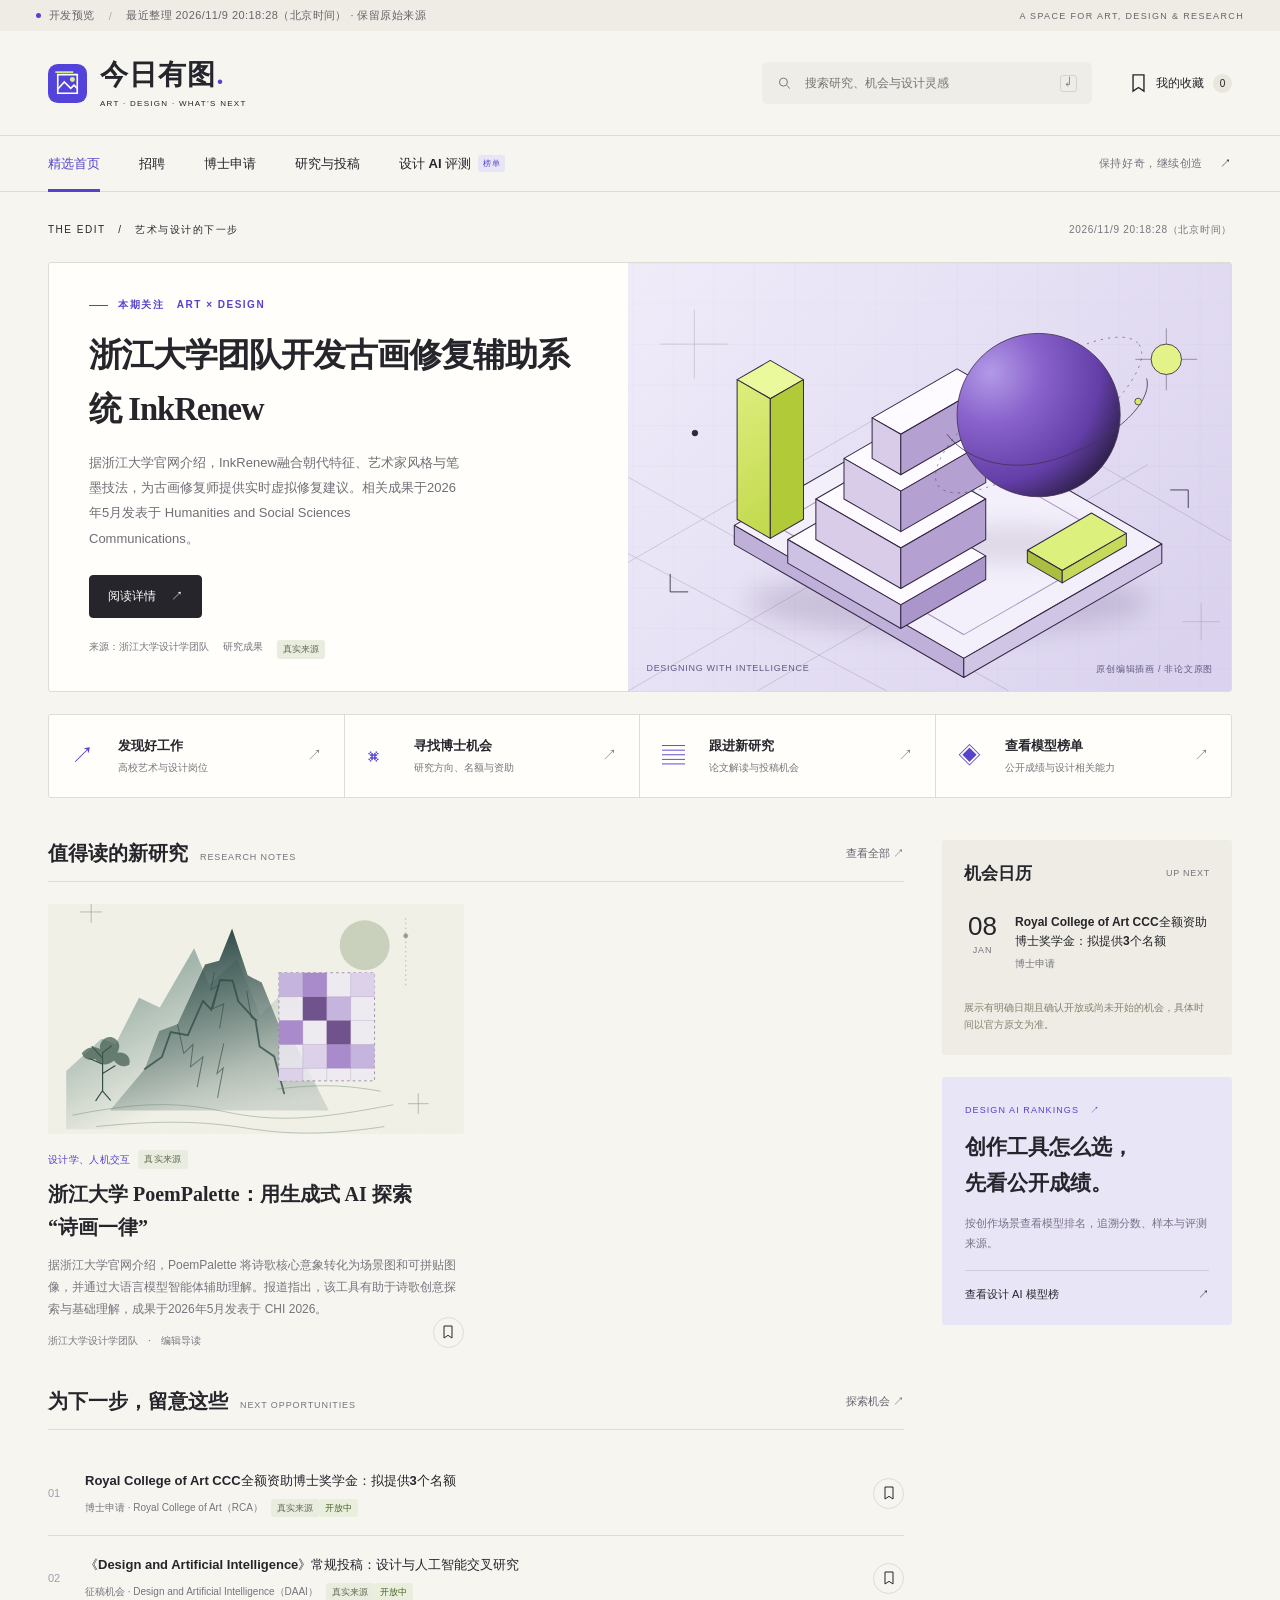
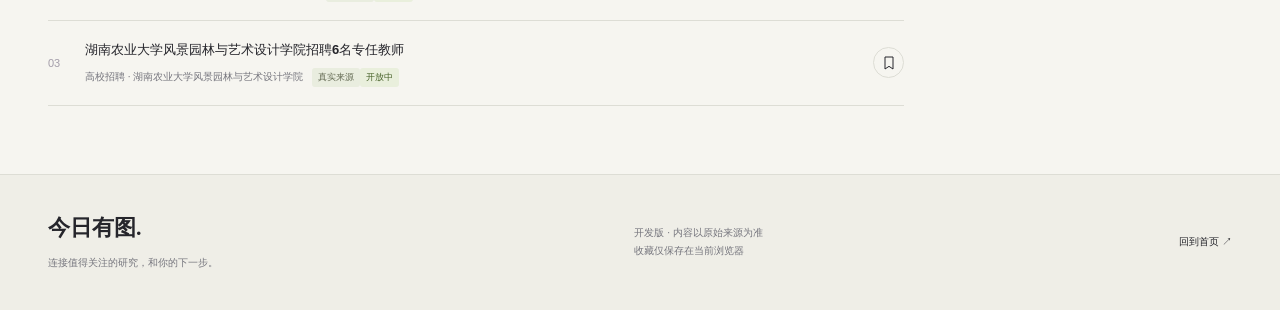
==== public/index.html @ 66bc343c "Publish release-b029856765b5abce" ====
<!doctype html>
<html lang="zh-CN">
<head>
  <meta charset="UTF-8">
  <meta name="viewport" content="width=device-width, initial-scale=1">
  <meta name="theme-color" content="#f6f5f0">
  <meta name="description" content="今日有图：连接艺术与设计的研究、职业机会和 AI 实践。">
  <title>今日有图 — 艺术与设计的下一步</title>
  <link rel="icon" href="assets/mark.svg" type="image/svg+xml">
  <link rel="stylesheet" href="styles.css">
  <script src="data/jobs.js" defer></script>
  <script src="data.js" defer></script>
  <script src="data/leaderboards.js" defer></script>
  <script src="data/site-meta.js" defer></script>
  <script src="app.js" defer></script>
</head>
<body>
  <a class="skip-link" href="#main">跳到内容</a>
  <div class="preview-bar"><span class="preview-dot"></span> 开发预览 <span class="preview-divider">/</span> <span id="release-label">真实来源与示例内容已分别标注</span><span class="preview-right">A SPACE FOR ART, DESIGN & RESEARCH</span></div>
  <header class="site-header">
    <div class="masthead wrap">
      <a class="brand" href="#/home" aria-label="今日有图首页"><img src="assets/mark.svg" width="39" height="39" alt=""><span><strong>今日有图<span class="brand-period">.</span></strong><small>ART · DESIGN · WHAT’S NEXT</small></span></a>
      <form id="global-search" class="global-search" role="search"><svg width="18" height="18" viewBox="0 0 24 24" fill="none" stroke="currentColor" stroke-width="1.6" aria-hidden="true"><circle cx="10.5" cy="10.5" r="6.5"/><path d="m16 16 5 5"/></svg><input id="search-input" type="search" placeholder="搜索研究、机会与设计灵感" aria-label="全站搜索"><kbd>↵</kbd></form>
      <a href="#/saved" class="saved-link"><svg width="17" height="20" viewBox="0 0 18 22" fill="none" stroke="currentColor" stroke-width="1.5" aria-hidden="true"><path d="M3 2h12v18l-6-4-6 4z"/></svg><span>我的收藏</span><b id="saved-count">0</b></a>
    </div>
    <div class="nav-line"><div class="wrap nav-inner"><nav aria-label="主导航"><a data-route="home" href="#/home">精选首页</a><a data-route="jobs" href="#/jobs">招聘</a><a data-route="phd" href="#/phd">博士申请</a><a data-route="research" href="#/research">研究与投稿</a><a data-route="ai" href="#/ai">设计 AI 评测 <span class="nav-beta">榜单</span></a></nav><span class="nav-caption">保持好奇，继续创造 <span>↗</span></span></div></div>
  </header>
  <main id="main" class="wrap" tabindex="-1"></main>
  <footer class="site-footer"><div class="wrap footer-inner"><div><strong>今日有图.</strong><span>连接值得关注的研究，和你的下一步。</span></div><p>开发版 · 内容以原始来源为准<br>收藏仅保存在当前浏览器</p><a href="#/home">回到首页 ↗</a></div></footer>
  <dialog id="detail-dialog" aria-labelledby="detail-title"><button class="dialog-close" aria-label="关闭详情">×</button><div id="detail-content"></div></dialog>
  <div id="toast" role="status" aria-live="polite"></div>
</body>
</html>
---- public/styles.css ----
:root{--paper:#f6f5f0;--surface:#fffefa;--ink:#25252b;--muted:#75757d;--line:#ddddd5;--purple:#5543ce;--lavender:#e8e5f6;--lime:#d7ef95;--serif:'Noto Serif SC','Songti SC','STSong',serif;--sans:Inter,-apple-system,BlinkMacSystemFont,'PingFang SC','Microsoft YaHei',sans-serif}
*{box-sizing:border-box}body{margin:0;background:var(--paper);color:var(--ink);font-family:var(--sans);font-size:14px;-webkit-font-smoothing:antialiased}button,input,select{font:inherit}button,a,input,select{outline-offset:5px}button{cursor:pointer}a{color:inherit;text-decoration:none}button{color:inherit}svg,img{display:block}img{max-width:100%}button:focus-visible,a:focus-visible,input:focus-visible,select:focus-visible{outline:2px solid var(--purple)}button:disabled{opacity:.45;cursor:default}.wrap{width:min(1280px,calc(100% - 96px));margin-inline:auto}.preview-bar{height:31px;display:flex;align-items:center;gap:8px;padding:0 36px;background:#eeece5;font-size:11px;color:#66646b;letter-spacing:.04em}.preview-dot{height:5px;width:5px;border-radius:50%;background:var(--purple)}.preview-divider{color:#b1ada6;margin:0 6px}.preview-right{margin-left:auto;letter-spacing:.15em;font-size:9px}.site-header{background:var(--paper)}.masthead{height:104px;display:flex;align-items:center;gap:38px}.brand{display:flex;align-items:center;gap:13px;flex-shrink:0}.brand strong{display:block;font-family:var(--serif);font-size:28px;font-weight:700;letter-spacing:.04em;line-height:1.2}.brand-period{color:var(--purple)}.brand small{display:block;margin-top:8px;font-size:8px;letter-spacing:.16em}.global-search{margin-left:auto;width:330px;display:flex;align-items:center;gap:11px;background:#eeede7;padding:12px 15px;border-radius:6px;color:#777}.global-search input{width:100%;min-width:0;border:0;outline:0;background:transparent;font-size:12px}.global-search kbd{font-family:inherit;font-size:13px;border:1px solid #d5d3ca;border-radius:3px;padding:0 4px}.saved-link{display:flex;align-items:center;gap:9px;font-size:12px}.saved-link b{font-size:10px;font-weight:500;background:#e8e6dd;border-radius:50%;min-width:19px;line-height:19px;text-align:center}.nav-line{border-block:1px solid var(--line)}.nav-inner{display:flex;align-items:center;justify-content:space-between}.nav-inner nav{display:flex;align-items:center;gap:39px;height:55px;white-space:nowrap}.nav-inner nav>a{display:flex;align-items:center;gap:7px;height:100%;position:relative;font-size:13px;font-weight:550}.nav-inner nav>a.active{color:var(--purple)}.nav-inner nav>a.active:after{position:absolute;bottom:-1px;height:3px;content:'';background:var(--purple);left:0;right:0}.nav-beta{font-size:8px;letter-spacing:.06em;background:var(--lavender);color:var(--purple);padding:3px 5px;border-radius:3px}.nav-caption{font-size:11px;color:var(--muted);letter-spacing:.05em}.nav-caption span{margin-left:14px;color:var(--ink)}#main{min-height:65vh;padding-bottom:68px;outline:none}.edition-line{display:flex;justify-content:space-between;align-items:center;margin:31px 0 25px;font-size:10px;letter-spacing:.15em;color:var(--muted)}.edition-line b{color:var(--ink);font-weight:500}.edition-line .date{letter-spacing:.07em}.hero{display:grid;grid-template-columns:1fr 1.04fr;gap:0;border:1px solid var(--line);border-radius:3px;overflow:hidden;min-height:370px;background:var(--surface)}.hero-copy{padding:35px 40px 32px;display:flex;flex-direction:column;align-items:flex-start}.eyebrow{font-size:10px;letter-spacing:.15em;display:flex;align-items:center;gap:10px;color:var(--purple);font-weight:600}.eyebrow:before{content:'';width:19px;height:1px;background:currentColor}.hero h1{font-family:var(--serif);font-size:clamp(25px,2.55vw,38px);font-weight:600;line-height:1.65;letter-spacing:-.03em;margin:17px 0 13px}.hero p{font-size:13px;color:#6f6e75;line-height:1.95;max-width:370px;margin:0 0 24px}.hero-art{position:relative;min-height:350px;background:var(--lavender);overflow:hidden}.hero-art>img{width:100%;height:100%;object-fit:cover;position:absolute;inset:0;transition:transform .6s}.hero-art:hover>img{transform:scale(1.025)}.art-caption{position:absolute;bottom:15px;left:18px;right:18px;display:flex;justify-content:space-between;font-size:9px;color:#625983;letter-spacing:.08em}.button{display:inline-flex;align-items:center;justify-content:center;gap:15px;border:1px solid var(--ink);background:var(--ink);color:white;padding:12px 18px;border-radius:4px;font-size:12px;font-weight:550;transition:background .2s,transform .2s}.button:hover{background:#45424e;transform:translateY(-1px)}.button.secondary{background:transparent;color:var(--ink);border-color:var(--line)}.button.secondary:hover{background:#ebe9e1}.button.purple{background:var(--purple);border-color:var(--purple)}.hero-meta{display:flex;gap:14px;margin-top:auto;padding-top:22px;color:var(--muted);font-size:10px}.quick-links{display:grid;grid-template-columns:repeat(4,1fr);border:1px solid var(--line);border-radius:3px;margin:22px 0 42px;background:var(--surface)}.quick-link{padding:22px 22px;display:flex;align-items:center;gap:14px;border-right:1px solid var(--line);transition:background .2s}.quick-link:last-child{border:0}.quick-link:hover{background:#efedf8}.quick-icon{color:var(--purple);font-size:23px;font-weight:300;width:33px}.quick-link strong{display:block;font-size:13px;font-weight:600}.quick-link small{display:block;font-size:10px;color:var(--muted);margin-top:6px}.quick-link .arrow{margin-left:auto;color:#85838b;font-size:15px}.home-columns{display:grid;grid-template-columns:minmax(0,1fr) 290px;gap:38px}.section-title{display:flex;justify-content:space-between;align-items:center;gap:15px;margin-bottom:22px;padding-bottom:14px;border-bottom:1px solid var(--line)}.section-title h2{margin:0;font-size:20px;font-family:var(--serif);font-weight:600}.section-title .english{margin-left:12px;font-family:var(--sans);font-size:9px;color:var(--muted);font-weight:400;letter-spacing:.1em}.text-link{font-size:11px;color:#66636f}.text-link:hover{color:var(--purple)}.research-grid{display:grid;grid-template-columns:repeat(2,minmax(0,1fr));gap:25px}.article-card{min-width:0;position:relative}.article-image{display:block;aspect-ratio:1.8;background:#e8e5dc;overflow:hidden;margin-bottom:16px;border-radius:3px}.article-image img{height:100%;width:100%;object-fit:cover;transition:transform .4s}.article-image:hover img{transform:scale(1.03)}.article-label{display:flex;align-items:center;gap:8px;font-size:10px;color:var(--purple);margin-bottom:9px;letter-spacing:.03em}.article-card h3{font-family:var(--serif);font-weight:600;line-height:1.65;font-size:20px;margin:0 28px 10px 0}.article-card h3 a:hover{color:var(--purple)}.article-card p{font-size:12px;color:var(--muted);line-height:1.85;margin:0 0 13px}.article-meta{display:flex;align-items:center;gap:10px;flex-wrap:wrap;color:var(--muted);font-size:10px}.article-card .bookmark{position:absolute;right:0;bottom:0}.bookmark{border:1px solid var(--line);background:transparent;border-radius:50%;width:31px;height:31px;display:inline-flex;align-items:center;justify-content:center;padding:7px;flex-shrink:0}.bookmark:hover{background:var(--lavender)}.bookmark[aria-pressed=true]{background:var(--lavender);color:var(--purple);border-color:#c7bee9}.bookmark svg{width:12px;height:16px}.tag{display:inline-block;font-size:10px;line-height:1.3;border:1px solid var(--line);padding:5px 7px;border-radius:3px;color:#64616b}.badge{display:inline-block;font-size:9px;line-height:1.4;padding:3px 6px;border-radius:3px;white-space:nowrap}.badge.demo{color:#827449;background:#f1ebd9}.badge.source{color:#646b54;background:#e9eddf}.badge.archive{color:#77737e;background:#eeecef}.deadline-box{background:#eeece4;border-radius:3px;padding:22px}.rail-heading{display:flex;align-items:center;justify-content:space-between;gap:8px;margin-bottom:8px}.rail-heading h2{font-size:17px;font-family:var(--serif);font-weight:600;margin:0}.rail-heading .label{font-size:9px;letter-spacing:.08em;color:var(--muted)}.deadline-entry{display:flex;align-items:flex-start;gap:14px;padding:20px 0;border-bottom:1px solid #d9d7cc}.deadline-entry:last-of-type{border:0}.date-tile{flex-shrink:0;width:37px;text-align:center}.date-tile strong{font-size:26px;font-weight:500;line-height:1}.date-tile small{display:block;font-size:9px;margin-top:6px;color:var(--muted);letter-spacing:.1em}.deadline-entry h3{font-size:12px;line-height:1.6;font-weight:550;margin:0 0 6px}.deadline-entry p{font-size:10px;margin:0;color:var(--muted)}.rail-note{font-size:10px;line-height:1.7;color:#878272;margin:8px 0 0}.lab-promo{margin-top:22px;background:var(--lavender);padding:23px;border-radius:3px}.lab-promo .label{color:var(--purple);font-size:9px;letter-spacing:.12em}.lab-promo h3{font-family:var(--serif);line-height:1.7;font-size:21px;margin:13px 0}.lab-promo p{font-size:11px;color:#797189;line-height:1.8}.lab-promo a{display:flex;justify-content:space-between;padding-top:16px;margin-top:16px;border-top:1px solid #d0cbe1;font-size:11px}.latest-section{margin-top:40px}.compact-list{display:flex;flex-direction:column}.compact-row{display:flex;align-items:center;gap:15px;padding:18px 0;border-bottom:1px solid var(--line)}.compact-row .number{font-size:11px;min-width:22px;color:#a39da9;font-variant-numeric:tabular-nums}.compact-row h3{font-size:13px;font-weight:550;margin:0 0 7px;line-height:1.7}.compact-row p{font-size:10px;color:var(--muted);margin:0}.compact-row .bookmark{margin-left:auto}.page-heading{padding:38px 0 27px;display:flex;justify-content:space-between;gap:20px;align-items:flex-end}.kicker{font-size:9px;letter-spacing:.16em;color:var(--purple);text-transform:uppercase;margin-bottom:12px}.page-heading h1{font-family:var(--serif);font-size:34px;letter-spacing:.01em;margin:0 0 13px;font-weight:600}.page-heading p{font-size:12px;line-height:1.9;color:var(--muted);margin:0}.heading-stat{font-size:11px;color:var(--muted);text-align:right;white-space:nowrap}.heading-stat strong{font-size:34px;font-weight:400;display:block;color:var(--ink);margin-bottom:7px;font-variant-numeric:tabular-nums}.notice{padding:13px 16px;border:1px solid #ddd9c9;background:#f1eee3;font-size:11px;line-height:1.8;color:#7a725c;border-radius:3px;margin-bottom:23px;display:flex;gap:9px;align-items:flex-start}.notice .dot{width:5px;height:5px;border-radius:50%;background:#b3a56a;margin-top:7px;flex-shrink:0}.filter-bar{display:flex;align-items:center;gap:12px;flex-wrap:wrap;padding:18px;background:var(--surface);border:1px solid var(--line);border-radius:4px;margin-bottom:20px}.filter-bar input,.filter-bar select{padding:10px 13px;background:var(--paper);border:1px solid var(--line);border-radius:3px;font-size:12px;min-width:145px;height:39px}.filter-bar input{flex:1;min-width:210px}.reset-button{border:0;background:transparent;font-size:11px;color:var(--muted);padding:10px}.result-line{display:flex;justify-content:space-between;align-items:center;font-size:11px;color:var(--muted);margin:21px 0 15px}.result-line b{color:var(--ink)}.result-line select{border:0;background:transparent;font-size:11px;color:var(--muted)}.table-container{overflow-x:auto;border:1px solid var(--line);border-radius:3px;background:var(--surface)}table{width:100%;border-collapse:collapse;text-align:left;min-width:850px}th{padding:14px 19px;font-size:10px;font-weight:500;color:var(--muted);background:#eeede7;letter-spacing:.04em}td{padding:20px 19px;border-top:1px solid var(--line);font-size:11px;line-height:1.8}td:first-child{max-width:320px}td strong{font-size:13px;display:block;margin-bottom:4px}td small{color:var(--muted);font-size:10px;display:block}.table-title{background:none;border:none;text-align:left;padding:0;line-height:1.7;max-width:320px;font-size:11px;color:#6e6b78}.table-title:hover,td strong a:hover{color:var(--purple)}.job-state{font-size:10px;white-space:nowrap;color:#81716a}.job-state.future{color:#6c7153}.row-actions{display:flex;align-items:center;gap:13px}.pagination{display:flex;align-items:center;justify-content:space-between;margin-top:22px;font-size:11px;color:var(--muted)}.pagination>div{display:flex;gap:8px;align-items:center}.page-button{padding:8px 13px;border:1px solid var(--line);background:var(--surface);border-radius:3px;font-size:11px}.page-button.current{color:white;background:var(--ink);border-color:var(--ink)}.opportunity-grid{display:grid;grid-template-columns:repeat(2,minmax(0,1fr));gap:20px}.opportunity-card{border:1px solid var(--line);background:var(--surface);border-radius:4px;padding:27px;display:flex;flex-direction:column;min-width:0;transition:border-color .2s,box-shadow .2s}.opportunity-card:hover{border-color:#b6adce;box-shadow:0 5px 20px #30234e07}.card-top{display:flex;align-items:center;gap:8px;color:var(--muted);font-size:10px;margin-bottom:18px}.card-top .bookmark{margin-left:auto}.institution-icon{display:flex;align-items:center;justify-content:center;width:36px;height:36px;background:var(--lavender);color:var(--purple);font-family:var(--serif);font-size:18px;margin-right:4px;border-radius:3px}.opportunity-card h2{font-size:21px;font-family:var(--serif);font-weight:600;line-height:1.6;margin:0 0 12px}.opportunity-card p{font-size:12px;line-height:1.85;color:var(--muted);margin:0 0 19px}.card-facts{display:grid;grid-template-columns:1fr 1fr;gap:13px;padding:18px 0;border-top:1px solid var(--line);margin-top:auto}.card-facts dt{font-size:10px;color:var(--muted);margin-bottom:6px}.card-facts dd{font-size:12px;margin:0}.card-bottom{display:flex;align-items:center;gap:7px;margin-top:16px;flex-wrap:wrap}.card-bottom>a{margin-left:auto;font-size:11px;color:var(--purple);padding:6px 0}.tabs{display:flex;gap:30px;border-bottom:1px solid var(--line);margin-bottom:25px}.tabs a{padding:14px 0;font-size:13px;position:relative;color:var(--muted)}.tabs a.active{color:var(--purple);font-weight:600}.tabs a.active:after{content:'';position:absolute;height:2px;background:var(--purple);bottom:-1px;left:0;right:0}.tabs a span{font-size:10px;margin-left:8px;background:#e9e7e0;border-radius:10px;padding:2px 6px;font-weight:400}.research-full{grid-template-columns:repeat(3,minmax(0,1fr));gap:30px;margin-top:25px}.research-full .article-card{border-bottom:1px solid var(--line);padding-bottom:21px}.research-full .article-card .bookmark{bottom:17px}.research-full .article-card h3{font-size:19px}.research-full .article-image{aspect-ratio:1.5}.chip-row{display:flex;gap:8px;flex-wrap:wrap;margin-bottom:25px}.chip{font-size:11px;padding:9px 14px;border:1px solid var(--line);border-radius:25px;background:transparent}.chip.active{background:var(--ink);color:white;border-color:var(--ink)}.empty-state{border:1px dashed #d1cdc2;border-radius:4px;text-align:center;padding:65px 25px;margin:25px 0;color:var(--muted)}.empty-state .empty-icon{font-size:29px;color:var(--purple);margin-bottom:18px}.empty-state h2{font-family:var(--serif);color:var(--ink);font-size:22px}.empty-state p{font-size:12px;line-height:1.9}.empty-state .button{margin-top:15px}.site-footer{border-top:1px solid var(--line);background:#efeee7}.footer-inner{display:flex;justify-content:space-between;align-items:center;gap:25px;min-height:135px}.footer-inner strong{font-family:var(--serif);font-size:22px;display:block;margin-bottom:10px}.footer-inner span,.footer-inner p,.footer-inner a{font-size:10px;color:var(--muted);line-height:1.8}.footer-inner a{color:var(--ink)}dialog{width:min(760px,calc(100% - 30px));max-height:88vh;border:1px solid var(--line);border-radius:9px;padding:42px;background:var(--surface);color:var(--ink);box-shadow:0 20px 100px #15122725}dialog::backdrop{background:#28253066;backdrop-filter:blur(4px)}.dialog-close{position:absolute;right:17px;top:12px;border:0;background:transparent;font-size:29px;color:var(--muted);width:32px;height:32px}.detail-heading{display:flex;gap:9px;align-items:center;margin-bottom:18px;font-size:11px;color:var(--purple)}dialog h2{font-family:var(--serif);font-size:27px;line-height:1.6;margin:0 0 13px;font-weight:600}dialog .detail-summary{font-size:13px;line-height:1.9;color:var(--muted)}.detail-facts{display:grid;grid-template-columns:1fr 1fr;gap:20px;margin:24px 0;padding:23px;background:var(--paper);border-radius:4px}.detail-facts dt{font-size:10px;color:var(--muted);margin:0 0 7px}.detail-facts dd{font-size:12px;line-height:1.8;margin:0;overflow-wrap:anywhere}.detail-body{padding:4px 0}.detail-body p{font-size:13px;line-height:2;color:#5e5a65}.detail-actions{display:flex;gap:12px;flex-wrap:wrap;margin-top:24px}.detail-note{font-size:10px;color:var(--muted);line-height:1.8;margin-top:18px}.detail-actions .bookmark{width:auto;height:auto;border-radius:4px;padding:10px 15px;gap:8px;font-size:12px}#toast{position:fixed;bottom:28px;left:50%;transform:translate(-50%,15px);padding:13px 23px;background:#292630;color:#fff;border-radius:5px;font-size:12px;opacity:0;pointer-events:none;transition:.2s;z-index:9;max-width:90%;text-align:center}#toast.visible{opacity:1;transform:translate(-50%,0)}.skip-link{position:absolute;left:16px;top:-60px;padding:12px;background:var(--ink);color:white;z-index:20}.skip-link:focus{top:10px}
.plain-link{border:0;padding:0;background:none;color:inherit;font:inherit;text-align:left;cursor:pointer;line-height:inherit}.plain-link:hover{color:var(--purple)}.article-image.plain-link{width:100%;padding:0;background:#e8e5dc}.detail-link{margin-left:auto;font-size:11px;color:var(--purple);padding:6px 0}
@media(min-width:1500px){.hero h1{font-size:38px}.hero{min-height:400px}.hero-copy{padding:40px 45px}.hero p{font-size:14px}}
@media(max-width:1100px){.wrap{width:calc(100% - 60px)}.masthead{gap:20px}.nav-inner nav{gap:27px}.nav-caption{display:none}.hero-copy{padding:27px}.hero h1{font-size:28px}.home-columns{grid-template-columns:minmax(0,1fr) 255px;gap:25px}.quick-link{padding:19px 15px;gap:10px}.quick-icon{width:24px;font-size:20px}.research-grid{gap:20px}.article-card h3{font-size:18px}.global-search{width:280px}.research-full{grid-template-columns:repeat(2,minmax(0,1fr))}}
@media(max-width:800px){.wrap{width:calc(100% - 36px)}.preview-bar{padding:0 18px;font-size:9px}.preview-right{display:none}.masthead{height:88px;flex-wrap:wrap;gap:12px}.brand strong{font-size:24px}.brand small{font-size:7px}.brand img{width:32px;height:32px}.global-search{width:230px}.saved-link{margin-left:auto}.saved-link>span{display:none}.nav-inner nav{gap:27px;width:100%;overflow-x:auto;height:52px}.nav-inner nav>a{font-size:12px;flex-shrink:0}.hero{grid-template-columns:1fr 1fr;min-height:340px}.hero-copy{padding:24px}.hero h1{font-size:25px;line-height:1.7}.hero p{font-size:12px}.hero-art{min-height:340px}.hero-meta{font-size:9px;gap:8px}.quick-links{grid-template-columns:repeat(2,1fr);margin-bottom:30px}.quick-link:nth-child(2){border-right:0}.quick-link:nth-child(-n+2){border-bottom:1px solid var(--line)}.home-columns{grid-template-columns:1fr}.home-rail{display:grid;grid-template-columns:1fr 1fr;gap:20px}.lab-promo{margin:0}.opportunity-card{padding:22px}.opportunity-card h2{font-size:20px}.footer-inner{padding-block:28px}.filter-bar select{flex:1;min-width:120px}.page-heading h1{font-size:30px}.heading-stat strong{font-size:29px}}
@media(max-width:560px){.masthead{height:auto;padding-block:20px;gap:17px}.brand{order:0}.saved-link{order:1}.global-search{order:2;width:100%;margin:0}.nav-inner nav{gap:23px}.nav-beta{font-size:7px}.edition-line{font-size:8px;margin-top:24px;margin-bottom:18px;letter-spacing:.08em}.hero{display:flex;flex-direction:column-reverse}.hero-art{min-height:230px;max-height:230px}.hero-copy{padding:25px}.hero h1{font-size:28px;margin-top:14px}.hero p{max-width:100%;margin-bottom:18px}.hero-meta{padding-top:20px}.quick-link{padding:18px 12px;gap:7px}.quick-link strong{font-size:12px}.quick-link small{font-size:9px}.quick-icon{font-size:20px}.section-title h2{font-size:18px}.section-title .english{display:none}.research-grid{grid-template-columns:1fr;gap:27px}.article-image{aspect-ratio:1.85}.article-card h3{font-size:21px}.article-card p{font-size:12px}.home-rail{grid-template-columns:1fr}.page-heading{padding-top:28px;align-items:flex-start}.page-heading h1{font-size:28px}.heading-stat{font-size:9px}.heading-stat strong{font-size:27px}.notice{font-size:10px}.filter-bar{padding:13px;gap:9px}.filter-bar input{width:100%;min-width:100%;font-size:12px}.filter-bar select{font-size:11px;min-width:100px;padding:9px}.opportunity-grid{grid-template-columns:1fr}.opportunity-card{padding:23px}.tabs{gap:25px}.tabs a{font-size:12px}.research-full{grid-template-columns:1fr}.pagination{align-items:flex-start;gap:10px;flex-direction:column}.footer-inner{align-items:flex-start;flex-wrap:wrap}.footer-inner p{margin-left:auto}.footer-inner>a{display:none}dialog{padding:34px 23px;max-height:90vh}dialog h2{font-size:23px}.detail-facts{padding:17px;gap:15px}.detail-actions{gap:8px}.detail-actions .button{padding:10px 12px;font-size:11px}.compact-row h3{font-size:12px}.compact-row .number{min-width:16px}}
@media(prefers-reduced-motion:reduce){*{scroll-behavior:auto!important;transition:none!important}}

/* Public design-model leaderboards */
.leaderboard-page{min-width:0}.leaderboard-page .page-heading{padding-bottom:28px}.leaderboard-page .heading-stat{font-size:10px}.leaderboard-page .heading-stat strong{font-size:23px;letter-spacing:-.03em}.leaderboard-tabs{display:grid;grid-template-columns:repeat(3,minmax(0,1fr));gap:12px;margin:0 0 30px}.leaderboard-tab{display:grid;grid-template-columns:1fr auto;gap:9px 16px;padding:19px 22px;border:1px solid var(--line);border-radius:4px;background:var(--surface);transition:background .2s,border-color .2s}.leaderboard-tab small{grid-column:1 / -1;color:var(--muted);font-size:9px;letter-spacing:.12em}.leaderboard-tab strong{font-size:16px;font-weight:550;line-height:1.4}.leaderboard-tab>span{font-size:10px;color:var(--muted);align-self:center}.leaderboard-tab:hover{border-color:#bab1db}.leaderboard-tab.active{background:var(--lavender);border-color:#bfb4df;box-shadow:inset 0 3px var(--purple)}.leaderboard-tab.active strong,.leaderboard-tab.active small{color:var(--purple)}.leaderboard-grid{display:grid;grid-template-columns:minmax(0,1fr) 260px;gap:30px;align-items:start}.leaderboard-grid>*,.leaderboard-aside{min-width:0}.leaderboard-intro{position:relative;display:flex;flex-wrap:wrap;align-items:center;gap:10px 16px;padding-bottom:21px}.leaderboard-intro h2{font-family:var(--serif);font-size:25px;font-weight:600;line-height:1.5;margin:0}.leaderboard-intro p{flex-basis:100%;color:var(--muted);font-size:12px;line-height:1.9;margin:0;max-width:740px}.source-pill{display:inline-flex;align-items:center;gap:6px;background:#e9eddf;border-radius:3px;padding:5px 8px;color:#626a51;font-size:9px;white-space:nowrap}.source-pill:before{content:'';width:4px;height:4px;background:#879270;border-radius:50%}.leaderboard-toolbar,.leaderboard-toolbar.filter-bar{padding:13px;margin-bottom:17px;gap:10px}.leaderboard-toolbar .filter-bar{margin:0}.leaderboard-toolbar input{min-width:180px}.leaderboard-toolbar select{min-width:140px}.leaderboard-result{display:flex;align-items:center;justify-content:space-between;gap:14px;font-size:10px;color:var(--muted);line-height:1.7;margin:0 0 12px}.leaderboard-result b{color:var(--ink);font-weight:600}.leaderboard-scroll{width:100%;max-width:100%;overflow-x:auto;border:1px solid var(--line);border-radius:4px;background:var(--surface);scrollbar-color:#cac3df transparent;scrollbar-width:thin}.leaderboard-table{width:100%;min-width:700px;table-layout:auto}.leaderboard-table th{font-size:10px;white-space:nowrap;padding:13px 14px;background:#efeee8}.leaderboard-table td{padding:17px 14px;vertical-align:middle;font-size:11px;line-height:1.6}.leaderboard-table tbody tr:hover{background:#f3f0fa}.leaderboard-table .rank-cell{width:62px;text-align:center;padding-inline:10px;font-variant-numeric:tabular-nums}.rank-medal{display:inline-flex;align-items:center;justify-content:center;min-width:28px;height:28px;font-size:12px;color:#85818d;border-radius:4px}.rank-medal.top-rank{color:var(--purple);background:var(--lavender);font-weight:600}.leaderboard-table .model-cell{width:34%;min-width:190px;max-width:290px}.model-link{border:0;background:none;padding:0;color:var(--ink);font-family:var(--sans);font-size:13px;font-weight:550;line-height:1.6;text-align:left;overflow-wrap:anywhere;cursor:pointer}.model-link:hover{color:var(--purple)}.leaderboard-table .model-cell small{font-size:10px;line-height:1.6;color:var(--muted);margin-top:4px;overflow-wrap:anywhere}.leaderboard-table .score-cell{width:118px;min-width:100px;font-variant-numeric:tabular-nums}.score-cell strong{font-family:var(--sans);font-size:17px;line-height:1.2;font-weight:550;letter-spacing:-.02em;color:var(--purple);margin:0 0 8px}.score-bar{display:block;height:3px;background:#eae7f1;max-width:90px;border-radius:3px;overflow:hidden}.score-bar i{display:block;height:100%;background:#9a8bdd;border-radius:3px}.leaderboard-table .confidence-cell{font-variant-numeric:tabular-nums;color:#827c8b;white-space:nowrap;font-size:10px}.leaderboard-table .samples-cell{font-variant-numeric:tabular-nums;white-space:nowrap;color:#66616f}.leaderboard-table .source-cell{white-space:nowrap;font-size:10px}.source-cell a{color:var(--purple)}.source-cell a:hover{text-decoration:underline}.leaderboard-footnote{margin:13px 0 0;color:var(--muted);font-size:10px;line-height:1.9}.leaderboard-aside{display:flex;flex-direction:column;gap:18px}.source-card{padding:23px;border:1px solid #d6cee9;border-radius:4px;background:#eeebf7}.source-card .kicker{font-size:8px;margin-bottom:14px}.source-card h3{font-size:17px;line-height:1.6;margin:0 0 10px;font-weight:550;overflow-wrap:anywhere}.source-card p{font-size:11px;color:#756d83;line-height:1.9;margin:0 0 18px}.source-facts{margin:0 0 19px;padding-block:15px;border-block:1px solid #d7d0e6}.source-facts>div{margin-bottom:14px}.source-facts>div:last-child{margin-bottom:0}.source-facts dt{font-size:9px;color:#857c92;margin-bottom:5px}.source-facts dd{font-size:11px;line-height:1.7;margin:0;overflow-wrap:anywhere}.source-card>.text-link{display:block;font-size:11px;color:var(--purple);line-height:1.8}.source-card>.text-link:hover{text-decoration:underline}.reading-card{padding:22px;border:1px solid var(--line);border-radius:4px;background:var(--surface)}.reading-card h3{margin:0 0 14px;font-size:13px;font-weight:550}.reading-card ul{margin:0;padding-left:15px}.reading-card li{font-size:11px;line-height:1.85;color:var(--muted);padding-left:2px;margin-bottom:10px}.reading-card li:last-child{margin-bottom:0}.reading-card li::marker{color:#aaa0c6}.leaderboard-method{margin-top:29px;border-block:1px solid var(--line)}.leaderboard-method summary{padding:18px 0;font-size:12px;font-weight:500;line-height:1.8;cursor:pointer;color:#585160;outline-offset:5px}.leaderboard-method summary:focus-visible{outline:2px solid var(--purple)}.method-copy{padding:0 0 16px;max-width:900px}.method-copy p{font-size:11px;color:var(--muted);line-height:1.9;margin:0 0 11px}.method-copy a{color:var(--purple);text-decoration:underline;text-underline-offset:3px}.sr-only{position:absolute;width:1px;height:1px;padding:0;margin:-1px;overflow:hidden;clip:rect(0,0,0,0);white-space:nowrap;border:0}
@media(max-width:1100px){.leaderboard-grid{grid-template-columns:minmax(0,1fr) 235px;gap:22px}.leaderboard-tab{padding:17px}.source-card,.reading-card{padding:19px}}
@media(max-width:1000px){.leaderboard-grid{grid-template-columns:1fr;gap:25px}.leaderboard-aside{display:grid;grid-template-columns:repeat(2,minmax(0,1fr));gap:20px}.source-facts{display:grid;grid-template-columns:1fr 1fr;gap:15px}.source-facts>div{margin:0}.leaderboard-table{min-width:650px}.leaderboard-page .page-heading h1{font-size:30px}}
@media(max-width:560px){.leaderboard-page .page-heading{display:block;padding-bottom:23px}.leaderboard-page .page-heading h1{font-size:28px}.leaderboard-page .heading-stat{display:flex;align-items:center;gap:10px;flex-wrap:wrap;text-align:left;margin-top:15px;font-size:9px}.leaderboard-page .heading-stat strong{display:inline;font-size:14px;margin:0}.leaderboard-tabs{gap:7px;margin-bottom:24px}.leaderboard-tab{padding:14px 10px;grid-template-columns:1fr;gap:5px}.leaderboard-tab small{font-size:8px;letter-spacing:.06em;margin-bottom:3px}.leaderboard-tab strong{font-size:13px}.leaderboard-tab>span{font-size:9px}.leaderboard-intro{gap:9px 12px;padding-bottom:17px}.leaderboard-intro h2{font-size:22px}.leaderboard-intro p{font-size:11px}.source-pill{font-size:8px}.leaderboard-toolbar,.leaderboard-toolbar.filter-bar{padding:11px;gap:9px}.leaderboard-toolbar select{min-width:0;flex:1}.leaderboard-result{font-size:9px;gap:10px;align-items:flex-start}.leaderboard-result>span:last-child{text-align:right;max-width:60%}.leaderboard-table{min-width:0;table-layout:fixed}.leaderboard-table th{padding:12px 9px;font-size:9px}.leaderboard-table td{padding:15px 9px}.leaderboard-table .rank-cell{width:42px;padding-inline:5px}.rank-medal{min-width:25px;height:26px;font-size:11px}.leaderboard-table .model-cell{width:auto;min-width:0;max-width:none}.model-link{font-size:11px;line-height:1.7}.leaderboard-table .model-cell small{font-size:9px}.leaderboard-table .score-cell{width:73px;min-width:0}.score-cell strong{font-size:15px;margin-bottom:6px}.score-bar{max-width:51px}.leaderboard-table .confidence-cell,.leaderboard-table .samples-cell,.leaderboard-table .source-cell{display:none}.leaderboard-aside{grid-template-columns:1fr;gap:14px}.source-card,.reading-card{padding:20px}.source-facts{gap:17px}.leaderboard-footnote{font-size:9px}.leaderboard-method{margin-top:23px}.leaderboard-method summary{font-size:11px}.method-copy p{font-size:10px}}

/* Dynamic release metadata and long collected titles keep their available width. */
#release-label{min-width:0;overflow:hidden;text-overflow:ellipsis;white-space:nowrap}.hero-copy{min-width:0}.hero-copy h1{overflow-wrap:anywhere}.hero-meta{flex-wrap:wrap}.research-grid>.empty-state{grid-column:1/-1}.job-state.open{color:#466128;background:#e9efdc}.job-state.not_started{color:#5543ce;background:#e8e5f6}.job-state.closed{color:#795350;background:#f0e4e1}

.date-zone{display:block;margin-top:5px;font-size:10px;line-height:1.65;color:var(--muted)}.article-label,.detail-heading{flex-wrap:wrap}.badge.job-state{font-size:9px}
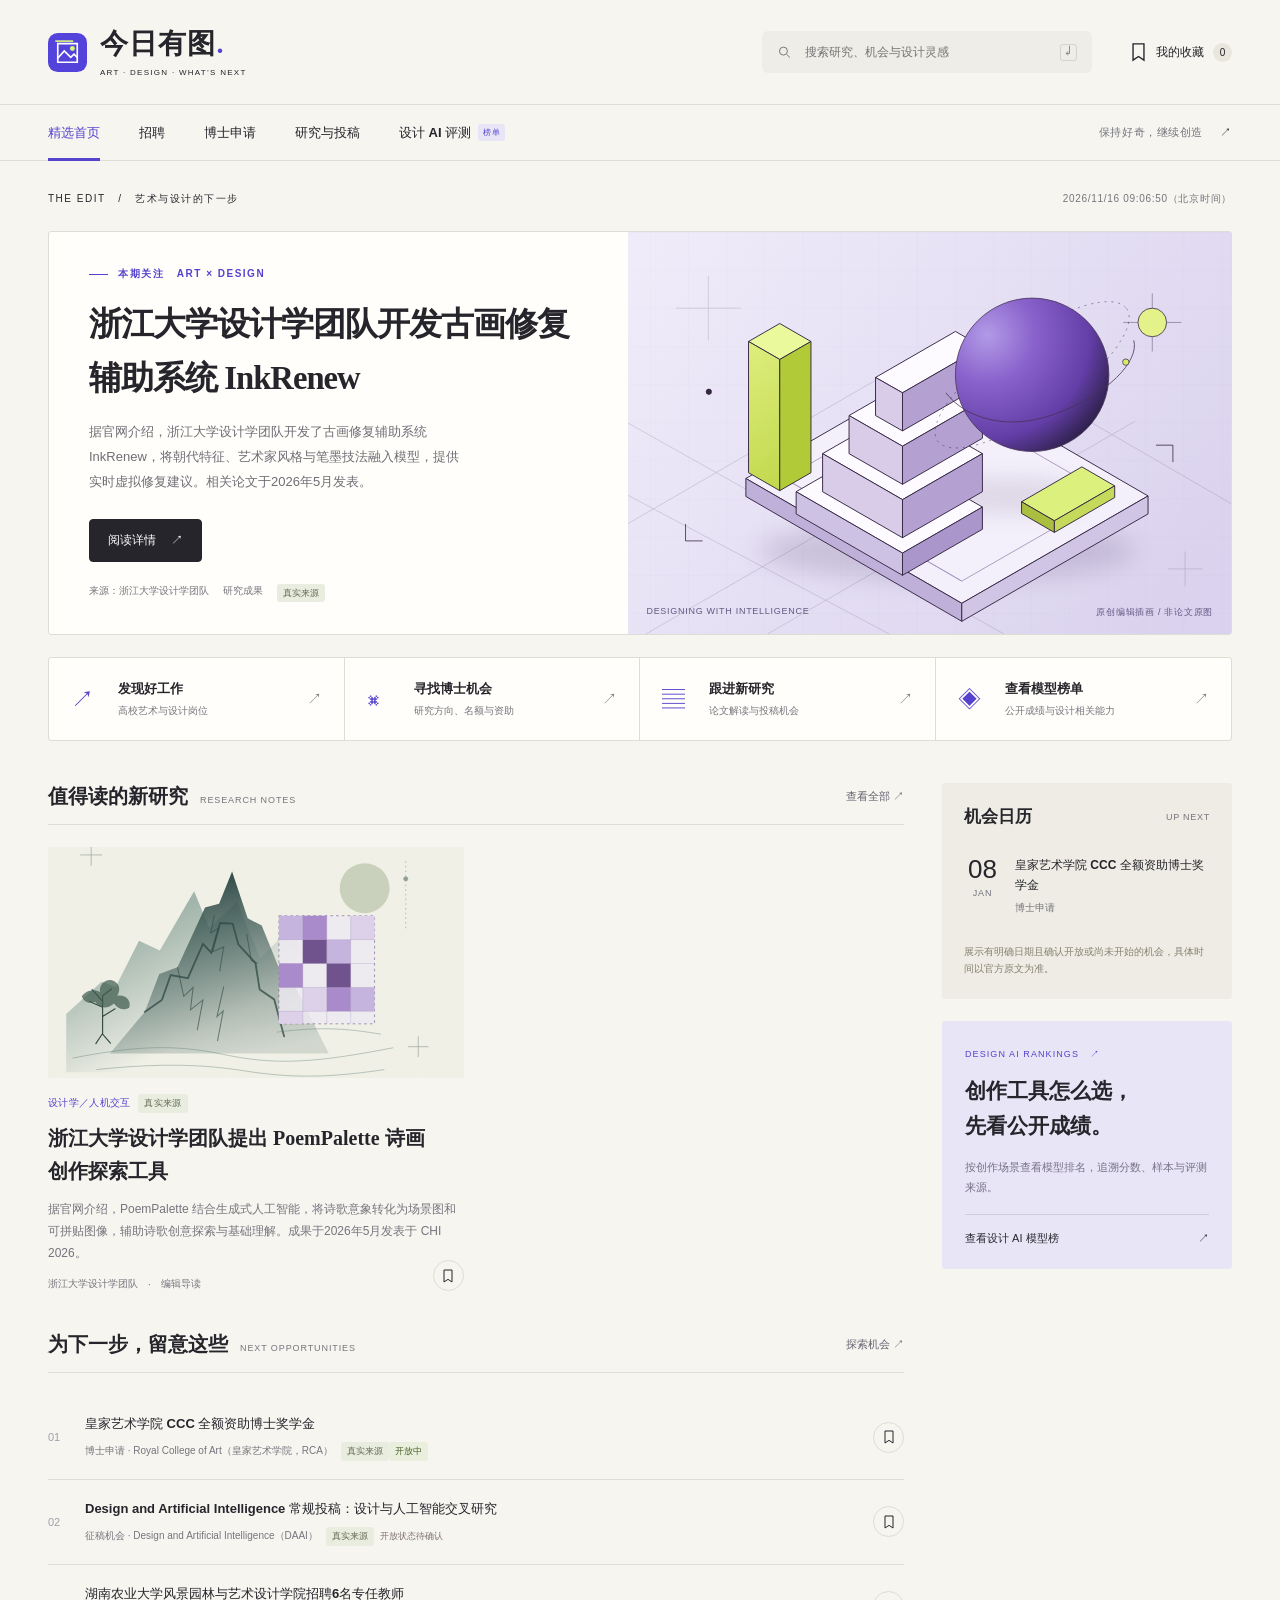
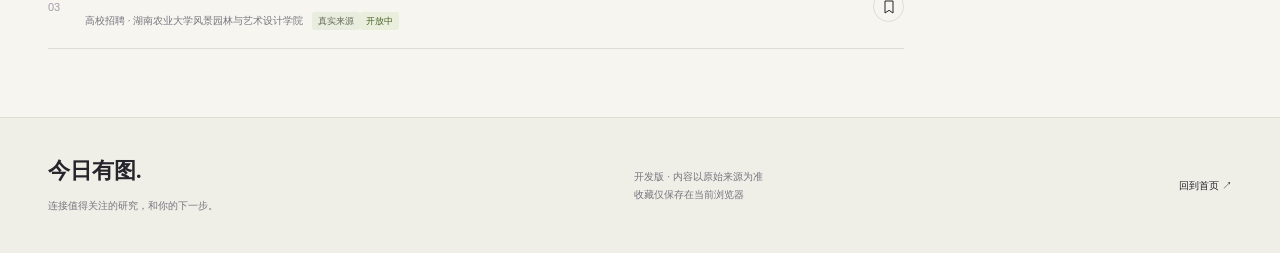
==== commit 8dbc2a65: "Publish release-116cab5934930598" ====
--- a/public/index.html
+++ b/public/index.html
@@ -16,7 +16,6 @@
 </head>
 <body>
   <a class="skip-link" href="#main">跳到内容</a>
-  <div class="preview-bar"><span class="preview-dot"></span> 开发预览 <span class="preview-divider">/</span> <span id="release-label">真实来源与示例内容已分别标注</span><span class="preview-right">A SPACE FOR ART, DESIGN & RESEARCH</span></div>
   <header class="site-header">
     <div class="masthead wrap">
       <a class="brand" href="#/home" aria-label="今日有图首页"><img src="assets/mark.svg" width="39" height="39" alt=""><span><strong>今日有图<span class="brand-period">.</span></strong><small>ART · DESIGN · WHAT’S NEXT</small></span></a>
--- a/public/styles.css
+++ b/public/styles.css
@@ -1,9 +1,9 @@
 :root{--paper:#f6f5f0;--surface:#fffefa;--ink:#25252b;--muted:#75757d;--line:#ddddd5;--purple:#5543ce;--lavender:#e8e5f6;--lime:#d7ef95;--serif:'Noto Serif SC','Songti SC','STSong',serif;--sans:Inter,-apple-system,BlinkMacSystemFont,'PingFang SC','Microsoft YaHei',sans-serif}
-*{box-sizing:border-box}body{margin:0;background:var(--paper);color:var(--ink);font-family:var(--sans);font-size:14px;-webkit-font-smoothing:antialiased}button,input,select{font:inherit}button,a,input,select{outline-offset:5px}button{cursor:pointer}a{color:inherit;text-decoration:none}button{color:inherit}svg,img{display:block}img{max-width:100%}button:focus-visible,a:focus-visible,input:focus-visible,select:focus-visible{outline:2px solid var(--purple)}button:disabled{opacity:.45;cursor:default}.wrap{width:min(1280px,calc(100% - 96px));margin-inline:auto}.preview-bar{height:31px;display:flex;align-items:center;gap:8px;padding:0 36px;background:#eeece5;font-size:11px;color:#66646b;letter-spacing:.04em}.preview-dot{height:5px;width:5px;border-radius:50%;background:var(--purple)}.preview-divider{color:#b1ada6;margin:0 6px}.preview-right{margin-left:auto;letter-spacing:.15em;font-size:9px}.site-header{background:var(--paper)}.masthead{height:104px;display:flex;align-items:center;gap:38px}.brand{display:flex;align-items:center;gap:13px;flex-shrink:0}.brand strong{display:block;font-family:var(--serif);font-size:28px;font-weight:700;letter-spacing:.04em;line-height:1.2}.brand-period{color:var(--purple)}.brand small{display:block;margin-top:8px;font-size:8px;letter-spacing:.16em}.global-search{margin-left:auto;width:330px;display:flex;align-items:center;gap:11px;background:#eeede7;padding:12px 15px;border-radius:6px;color:#777}.global-search input{width:100%;min-width:0;border:0;outline:0;background:transparent;font-size:12px}.global-search kbd{font-family:inherit;font-size:13px;border:1px solid #d5d3ca;border-radius:3px;padding:0 4px}.saved-link{display:flex;align-items:center;gap:9px;font-size:12px}.saved-link b{font-size:10px;font-weight:500;background:#e8e6dd;border-radius:50%;min-width:19px;line-height:19px;text-align:center}.nav-line{border-block:1px solid var(--line)}.nav-inner{display:flex;align-items:center;justify-content:space-between}.nav-inner nav{display:flex;align-items:center;gap:39px;height:55px;white-space:nowrap}.nav-inner nav>a{display:flex;align-items:center;gap:7px;height:100%;position:relative;font-size:13px;font-weight:550}.nav-inner nav>a.active{color:var(--purple)}.nav-inner nav>a.active:after{position:absolute;bottom:-1px;height:3px;content:'';background:var(--purple);left:0;right:0}.nav-beta{font-size:8px;letter-spacing:.06em;background:var(--lavender);color:var(--purple);padding:3px 5px;border-radius:3px}.nav-caption{font-size:11px;color:var(--muted);letter-spacing:.05em}.nav-caption span{margin-left:14px;color:var(--ink)}#main{min-height:65vh;padding-bottom:68px;outline:none}.edition-line{display:flex;justify-content:space-between;align-items:center;margin:31px 0 25px;font-size:10px;letter-spacing:.15em;color:var(--muted)}.edition-line b{color:var(--ink);font-weight:500}.edition-line .date{letter-spacing:.07em}.hero{display:grid;grid-template-columns:1fr 1.04fr;gap:0;border:1px solid var(--line);border-radius:3px;overflow:hidden;min-height:370px;background:var(--surface)}.hero-copy{padding:35px 40px 32px;display:flex;flex-direction:column;align-items:flex-start}.eyebrow{font-size:10px;letter-spacing:.15em;display:flex;align-items:center;gap:10px;color:var(--purple);font-weight:600}.eyebrow:before{content:'';width:19px;height:1px;background:currentColor}.hero h1{font-family:var(--serif);font-size:clamp(25px,2.55vw,38px);font-weight:600;line-height:1.65;letter-spacing:-.03em;margin:17px 0 13px}.hero p{font-size:13px;color:#6f6e75;line-height:1.95;max-width:370px;margin:0 0 24px}.hero-art{position:relative;min-height:350px;background:var(--lavender);overflow:hidden}.hero-art>img{width:100%;height:100%;object-fit:cover;position:absolute;inset:0;transition:transform .6s}.hero-art:hover>img{transform:scale(1.025)}.art-caption{position:absolute;bottom:15px;left:18px;right:18px;display:flex;justify-content:space-between;font-size:9px;color:#625983;letter-spacing:.08em}.button{display:inline-flex;align-items:center;justify-content:center;gap:15px;border:1px solid var(--ink);background:var(--ink);color:white;padding:12px 18px;border-radius:4px;font-size:12px;font-weight:550;transition:background .2s,transform .2s}.button:hover{background:#45424e;transform:translateY(-1px)}.button.secondary{background:transparent;color:var(--ink);border-color:var(--line)}.button.secondary:hover{background:#ebe9e1}.button.purple{background:var(--purple);border-color:var(--purple)}.hero-meta{display:flex;gap:14px;margin-top:auto;padding-top:22px;color:var(--muted);font-size:10px}.quick-links{display:grid;grid-template-columns:repeat(4,1fr);border:1px solid var(--line);border-radius:3px;margin:22px 0 42px;background:var(--surface)}.quick-link{padding:22px 22px;display:flex;align-items:center;gap:14px;border-right:1px solid var(--line);transition:background .2s}.quick-link:last-child{border:0}.quick-link:hover{background:#efedf8}.quick-icon{color:var(--purple);font-size:23px;font-weight:300;width:33px}.quick-link strong{display:block;font-size:13px;font-weight:600}.quick-link small{display:block;font-size:10px;color:var(--muted);margin-top:6px}.quick-link .arrow{margin-left:auto;color:#85838b;font-size:15px}.home-columns{display:grid;grid-template-columns:minmax(0,1fr) 290px;gap:38px}.section-title{display:flex;justify-content:space-between;align-items:center;gap:15px;margin-bottom:22px;padding-bottom:14px;border-bottom:1px solid var(--line)}.section-title h2{margin:0;font-size:20px;font-family:var(--serif);font-weight:600}.section-title .english{margin-left:12px;font-family:var(--sans);font-size:9px;color:var(--muted);font-weight:400;letter-spacing:.1em}.text-link{font-size:11px;color:#66636f}.text-link:hover{color:var(--purple)}.research-grid{display:grid;grid-template-columns:repeat(2,minmax(0,1fr));gap:25px}.article-card{min-width:0;position:relative}.article-image{display:block;aspect-ratio:1.8;background:#e8e5dc;overflow:hidden;margin-bottom:16px;border-radius:3px}.article-image img{height:100%;width:100%;object-fit:cover;transition:transform .4s}.article-image:hover img{transform:scale(1.03)}.article-label{display:flex;align-items:center;gap:8px;font-size:10px;color:var(--purple);margin-bottom:9px;letter-spacing:.03em}.article-card h3{font-family:var(--serif);font-weight:600;line-height:1.65;font-size:20px;margin:0 28px 10px 0}.article-card h3 a:hover{color:var(--purple)}.article-card p{font-size:12px;color:var(--muted);line-height:1.85;margin:0 0 13px}.article-meta{display:flex;align-items:center;gap:10px;flex-wrap:wrap;color:var(--muted);font-size:10px}.article-card .bookmark{position:absolute;right:0;bottom:0}.bookmark{border:1px solid var(--line);background:transparent;border-radius:50%;width:31px;height:31px;display:inline-flex;align-items:center;justify-content:center;padding:7px;flex-shrink:0}.bookmark:hover{background:var(--lavender)}.bookmark[aria-pressed=true]{background:var(--lavender);color:var(--purple);border-color:#c7bee9}.bookmark svg{width:12px;height:16px}.tag{display:inline-block;font-size:10px;line-height:1.3;border:1px solid var(--line);padding:5px 7px;border-radius:3px;color:#64616b}.badge{display:inline-block;font-size:9px;line-height:1.4;padding:3px 6px;border-radius:3px;white-space:nowrap}.badge.demo{color:#827449;background:#f1ebd9}.badge.source{color:#646b54;background:#e9eddf}.badge.archive{color:#77737e;background:#eeecef}.deadline-box{background:#eeece4;border-radius:3px;padding:22px}.rail-heading{display:flex;align-items:center;justify-content:space-between;gap:8px;margin-bottom:8px}.rail-heading h2{font-size:17px;font-family:var(--serif);font-weight:600;margin:0}.rail-heading .label{font-size:9px;letter-spacing:.08em;color:var(--muted)}.deadline-entry{display:flex;align-items:flex-start;gap:14px;padding:20px 0;border-bottom:1px solid #d9d7cc}.deadline-entry:last-of-type{border:0}.date-tile{flex-shrink:0;width:37px;text-align:center}.date-tile strong{font-size:26px;font-weight:500;line-height:1}.date-tile small{display:block;font-size:9px;margin-top:6px;color:var(--muted);letter-spacing:.1em}.deadline-entry h3{font-size:12px;line-height:1.6;font-weight:550;margin:0 0 6px}.deadline-entry p{font-size:10px;margin:0;color:var(--muted)}.rail-note{font-size:10px;line-height:1.7;color:#878272;margin:8px 0 0}.lab-promo{margin-top:22px;background:var(--lavender);padding:23px;border-radius:3px}.lab-promo .label{color:var(--purple);font-size:9px;letter-spacing:.12em}.lab-promo h3{font-family:var(--serif);line-height:1.7;font-size:21px;margin:13px 0}.lab-promo p{font-size:11px;color:#797189;line-height:1.8}.lab-promo a{display:flex;justify-content:space-between;padding-top:16px;margin-top:16px;border-top:1px solid #d0cbe1;font-size:11px}.latest-section{margin-top:40px}.compact-list{display:flex;flex-direction:column}.compact-row{display:flex;align-items:center;gap:15px;padding:18px 0;border-bottom:1px solid var(--line)}.compact-row .number{font-size:11px;min-width:22px;color:#a39da9;font-variant-numeric:tabular-nums}.compact-row h3{font-size:13px;font-weight:550;margin:0 0 7px;line-height:1.7}.compact-row p{font-size:10px;color:var(--muted);margin:0}.compact-row .bookmark{margin-left:auto}.page-heading{padding:38px 0 27px;display:flex;justify-content:space-between;gap:20px;align-items:flex-end}.kicker{font-size:9px;letter-spacing:.16em;color:var(--purple);text-transform:uppercase;margin-bottom:12px}.page-heading h1{font-family:var(--serif);font-size:34px;letter-spacing:.01em;margin:0 0 13px;font-weight:600}.page-heading p{font-size:12px;line-height:1.9;color:var(--muted);margin:0}.heading-stat{font-size:11px;color:var(--muted);text-align:right;white-space:nowrap}.heading-stat strong{font-size:34px;font-weight:400;display:block;color:var(--ink);margin-bottom:7px;font-variant-numeric:tabular-nums}.notice{padding:13px 16px;border:1px solid #ddd9c9;background:#f1eee3;font-size:11px;line-height:1.8;color:#7a725c;border-radius:3px;margin-bottom:23px;display:flex;gap:9px;align-items:flex-start}.notice .dot{width:5px;height:5px;border-radius:50%;background:#b3a56a;margin-top:7px;flex-shrink:0}.filter-bar{display:flex;align-items:center;gap:12px;flex-wrap:wrap;padding:18px;background:var(--surface);border:1px solid var(--line);border-radius:4px;margin-bottom:20px}.filter-bar input,.filter-bar select{padding:10px 13px;background:var(--paper);border:1px solid var(--line);border-radius:3px;font-size:12px;min-width:145px;height:39px}.filter-bar input{flex:1;min-width:210px}.reset-button{border:0;background:transparent;font-size:11px;color:var(--muted);padding:10px}.result-line{display:flex;justify-content:space-between;align-items:center;font-size:11px;color:var(--muted);margin:21px 0 15px}.result-line b{color:var(--ink)}.result-line select{border:0;background:transparent;font-size:11px;color:var(--muted)}.table-container{overflow-x:auto;border:1px solid var(--line);border-radius:3px;background:var(--surface)}table{width:100%;border-collapse:collapse;text-align:left;min-width:850px}th{padding:14px 19px;font-size:10px;font-weight:500;color:var(--muted);background:#eeede7;letter-spacing:.04em}td{padding:20px 19px;border-top:1px solid var(--line);font-size:11px;line-height:1.8}td:first-child{max-width:320px}td strong{font-size:13px;display:block;margin-bottom:4px}td small{color:var(--muted);font-size:10px;display:block}.table-title{background:none;border:none;text-align:left;padding:0;line-height:1.7;max-width:320px;font-size:11px;color:#6e6b78}.table-title:hover,td strong a:hover{color:var(--purple)}.job-state{font-size:10px;white-space:nowrap;color:#81716a}.job-state.future{color:#6c7153}.row-actions{display:flex;align-items:center;gap:13px}.pagination{display:flex;align-items:center;justify-content:space-between;margin-top:22px;font-size:11px;color:var(--muted)}.pagination>div{display:flex;gap:8px;align-items:center}.page-button{padding:8px 13px;border:1px solid var(--line);background:var(--surface);border-radius:3px;font-size:11px}.page-button.current{color:white;background:var(--ink);border-color:var(--ink)}.opportunity-grid{display:grid;grid-template-columns:repeat(2,minmax(0,1fr));gap:20px}.opportunity-card{border:1px solid var(--line);background:var(--surface);border-radius:4px;padding:27px;display:flex;flex-direction:column;min-width:0;transition:border-color .2s,box-shadow .2s}.opportunity-card:hover{border-color:#b6adce;box-shadow:0 5px 20px #30234e07}.card-top{display:flex;align-items:center;gap:8px;color:var(--muted);font-size:10px;margin-bottom:18px}.card-top .bookmark{margin-left:auto}.institution-icon{display:flex;align-items:center;justify-content:center;width:36px;height:36px;background:var(--lavender);color:var(--purple);font-family:var(--serif);font-size:18px;margin-right:4px;border-radius:3px}.opportunity-card h2{font-size:21px;font-family:var(--serif);font-weight:600;line-height:1.6;margin:0 0 12px}.opportunity-card p{font-size:12px;line-height:1.85;color:var(--muted);margin:0 0 19px}.card-facts{display:grid;grid-template-columns:1fr 1fr;gap:13px;padding:18px 0;border-top:1px solid var(--line);margin-top:auto}.card-facts dt{font-size:10px;color:var(--muted);margin-bottom:6px}.card-facts dd{font-size:12px;margin:0}.card-bottom{display:flex;align-items:center;gap:7px;margin-top:16px;flex-wrap:wrap}.card-bottom>a{margin-left:auto;font-size:11px;color:var(--purple);padding:6px 0}.tabs{display:flex;gap:30px;border-bottom:1px solid var(--line);margin-bottom:25px}.tabs a{padding:14px 0;font-size:13px;position:relative;color:var(--muted)}.tabs a.active{color:var(--purple);font-weight:600}.tabs a.active:after{content:'';position:absolute;height:2px;background:var(--purple);bottom:-1px;left:0;right:0}.tabs a span{font-size:10px;margin-left:8px;background:#e9e7e0;border-radius:10px;padding:2px 6px;font-weight:400}.research-full{grid-template-columns:repeat(3,minmax(0,1fr));gap:30px;margin-top:25px}.research-full .article-card{border-bottom:1px solid var(--line);padding-bottom:21px}.research-full .article-card .bookmark{bottom:17px}.research-full .article-card h3{font-size:19px}.research-full .article-image{aspect-ratio:1.5}.chip-row{display:flex;gap:8px;flex-wrap:wrap;margin-bottom:25px}.chip{font-size:11px;padding:9px 14px;border:1px solid var(--line);border-radius:25px;background:transparent}.chip.active{background:var(--ink);color:white;border-color:var(--ink)}.empty-state{border:1px dashed #d1cdc2;border-radius:4px;text-align:center;padding:65px 25px;margin:25px 0;color:var(--muted)}.empty-state .empty-icon{font-size:29px;color:var(--purple);margin-bottom:18px}.empty-state h2{font-family:var(--serif);color:var(--ink);font-size:22px}.empty-state p{font-size:12px;line-height:1.9}.empty-state .button{margin-top:15px}.site-footer{border-top:1px solid var(--line);background:#efeee7}.footer-inner{display:flex;justify-content:space-between;align-items:center;gap:25px;min-height:135px}.footer-inner strong{font-family:var(--serif);font-size:22px;display:block;margin-bottom:10px}.footer-inner span,.footer-inner p,.footer-inner a{font-size:10px;color:var(--muted);line-height:1.8}.footer-inner a{color:var(--ink)}dialog{width:min(760px,calc(100% - 30px));max-height:88vh;border:1px solid var(--line);border-radius:9px;padding:42px;background:var(--surface);color:var(--ink);box-shadow:0 20px 100px #15122725}dialog::backdrop{background:#28253066;backdrop-filter:blur(4px)}.dialog-close{position:absolute;right:17px;top:12px;border:0;background:transparent;font-size:29px;color:var(--muted);width:32px;height:32px}.detail-heading{display:flex;gap:9px;align-items:center;margin-bottom:18px;font-size:11px;color:var(--purple)}dialog h2{font-family:var(--serif);font-size:27px;line-height:1.6;margin:0 0 13px;font-weight:600}dialog .detail-summary{font-size:13px;line-height:1.9;color:var(--muted)}.detail-facts{display:grid;grid-template-columns:1fr 1fr;gap:20px;margin:24px 0;padding:23px;background:var(--paper);border-radius:4px}.detail-facts dt{font-size:10px;color:var(--muted);margin:0 0 7px}.detail-facts dd{font-size:12px;line-height:1.8;margin:0;overflow-wrap:anywhere}.detail-body{padding:4px 0}.detail-body p{font-size:13px;line-height:2;color:#5e5a65}.detail-actions{display:flex;gap:12px;flex-wrap:wrap;margin-top:24px}.detail-note{font-size:10px;color:var(--muted);line-height:1.8;margin-top:18px}.detail-actions .bookmark{width:auto;height:auto;border-radius:4px;padding:10px 15px;gap:8px;font-size:12px}#toast{position:fixed;bottom:28px;left:50%;transform:translate(-50%,15px);padding:13px 23px;background:#292630;color:#fff;border-radius:5px;font-size:12px;opacity:0;pointer-events:none;transition:.2s;z-index:9;max-width:90%;text-align:center}#toast.visible{opacity:1;transform:translate(-50%,0)}.skip-link{position:absolute;left:16px;top:-60px;padding:12px;background:var(--ink);color:white;z-index:20}.skip-link:focus{top:10px}
+*{box-sizing:border-box}body{margin:0;background:var(--paper);color:var(--ink);font-family:var(--sans);font-size:14px;-webkit-font-smoothing:antialiased}button,input,select{font:inherit}button,a,input,select{outline-offset:5px}button{cursor:pointer}a{color:inherit;text-decoration:none}button{color:inherit}svg,img{display:block}img{max-width:100%}button:focus-visible,a:focus-visible,input:focus-visible,select:focus-visible{outline:2px solid var(--purple)}button:disabled{opacity:.45;cursor:default}.wrap{width:min(1280px,calc(100% - 96px));margin-inline:auto}.site-header{background:var(--paper)}.masthead{height:104px;display:flex;align-items:center;gap:38px}.brand{display:flex;align-items:center;gap:13px;flex-shrink:0}.brand strong{display:block;font-family:var(--serif);font-size:28px;font-weight:700;letter-spacing:.04em;line-height:1.2}.brand-period{color:var(--purple)}.brand small{display:block;margin-top:8px;font-size:8px;letter-spacing:.16em}.global-search{margin-left:auto;width:330px;display:flex;align-items:center;gap:11px;background:#eeede7;padding:12px 15px;border-radius:6px;color:#777}.global-search input{width:100%;min-width:0;border:0;outline:0;background:transparent;font-size:12px}.global-search kbd{font-family:inherit;font-size:13px;border:1px solid #d5d3ca;border-radius:3px;padding:0 4px}.saved-link{display:flex;align-items:center;gap:9px;font-size:12px}.saved-link b{font-size:10px;font-weight:500;background:#e8e6dd;border-radius:50%;min-width:19px;line-height:19px;text-align:center}.nav-line{border-block:1px solid var(--line)}.nav-inner{display:flex;align-items:center;justify-content:space-between}.nav-inner nav{display:flex;align-items:center;gap:39px;height:55px;white-space:nowrap}.nav-inner nav>a{display:flex;align-items:center;gap:7px;height:100%;position:relative;font-size:13px;font-weight:550}.nav-inner nav>a.active{color:var(--purple)}.nav-inner nav>a.active:after{position:absolute;bottom:-1px;height:3px;content:'';background:var(--purple);left:0;right:0}.nav-beta{font-size:8px;letter-spacing:.06em;background:var(--lavender);color:var(--purple);padding:3px 5px;border-radius:3px}.nav-caption{font-size:11px;color:var(--muted);letter-spacing:.05em}.nav-caption span{margin-left:14px;color:var(--ink)}#main{min-height:65vh;padding-bottom:68px;outline:none}.edition-line{display:flex;justify-content:space-between;align-items:center;margin:31px 0 25px;font-size:10px;letter-spacing:.15em;color:var(--muted)}.edition-line b{color:var(--ink);font-weight:500}.edition-line .date{letter-spacing:.07em}.hero{display:grid;grid-template-columns:1fr 1.04fr;gap:0;border:1px solid var(--line);border-radius:3px;overflow:hidden;min-height:370px;background:var(--surface)}.hero-copy{padding:35px 40px 32px;display:flex;flex-direction:column;align-items:flex-start}.eyebrow{font-size:10px;letter-spacing:.15em;display:flex;align-items:center;gap:10px;color:var(--purple);font-weight:600}.eyebrow:before{content:'';width:19px;height:1px;background:currentColor}.hero h1{font-family:var(--serif);font-size:clamp(25px,2.55vw,38px);font-weight:600;line-height:1.65;letter-spacing:-.03em;margin:17px 0 13px}.hero p{font-size:13px;color:#6f6e75;line-height:1.95;max-width:370px;margin:0 0 24px}.hero-art{position:relative;min-height:350px;background:var(--lavender);overflow:hidden}.hero-art>img{width:100%;height:100%;object-fit:cover;position:absolute;inset:0;transition:transform .6s}.hero-art:hover>img{transform:scale(1.025)}.art-caption{position:absolute;bottom:15px;left:18px;right:18px;display:flex;justify-content:space-between;font-size:9px;color:#625983;letter-spacing:.08em}.button{display:inline-flex;align-items:center;justify-content:center;gap:15px;border:1px solid var(--ink);background:var(--ink);color:white;padding:12px 18px;border-radius:4px;font-size:12px;font-weight:550;transition:background .2s,transform .2s}.button:hover{background:#45424e;transform:translateY(-1px)}.button.secondary{background:transparent;color:var(--ink);border-color:var(--line)}.button.secondary:hover{background:#ebe9e1}.button.purple{background:var(--purple);border-color:var(--purple)}.hero-meta{display:flex;gap:14px;margin-top:auto;padding-top:22px;color:var(--muted);font-size:10px}.quick-links{display:grid;grid-template-columns:repeat(4,1fr);border:1px solid var(--line);border-radius:3px;margin:22px 0 42px;background:var(--surface)}.quick-link{padding:22px 22px;display:flex;align-items:center;gap:14px;border-right:1px solid var(--line);transition:background .2s}.quick-link:last-child{border:0}.quick-link:hover{background:#efedf8}.quick-icon{color:var(--purple);font-size:23px;font-weight:300;width:33px}.quick-link strong{display:block;font-size:13px;font-weight:600}.quick-link small{display:block;font-size:10px;color:var(--muted);margin-top:6px}.quick-link .arrow{margin-left:auto;color:#85838b;font-size:15px}.home-columns{display:grid;grid-template-columns:minmax(0,1fr) 290px;gap:38px}.section-title{display:flex;justify-content:space-between;align-items:center;gap:15px;margin-bottom:22px;padding-bottom:14px;border-bottom:1px solid var(--line)}.section-title h2{margin:0;font-size:20px;font-family:var(--serif);font-weight:600}.section-title .english{margin-left:12px;font-family:var(--sans);font-size:9px;color:var(--muted);font-weight:400;letter-spacing:.1em}.text-link{font-size:11px;color:#66636f}.text-link:hover{color:var(--purple)}.research-grid{display:grid;grid-template-columns:repeat(2,minmax(0,1fr));gap:25px}.article-card{min-width:0;position:relative}.article-image{display:block;aspect-ratio:1.8;background:#e8e5dc;overflow:hidden;margin-bottom:16px;border-radius:3px}.article-image img{height:100%;width:100%;object-fit:cover;transition:transform .4s}.article-image:hover img{transform:scale(1.03)}.article-label{display:flex;align-items:center;gap:8px;font-size:10px;color:var(--purple);margin-bottom:9px;letter-spacing:.03em}.article-card h3{font-family:var(--serif);font-weight:600;line-height:1.65;font-size:20px;margin:0 28px 10px 0}.article-card h3 a:hover{color:var(--purple)}.article-card p{font-size:12px;color:var(--muted);line-height:1.85;margin:0 0 13px}.article-meta{display:flex;align-items:center;gap:10px;flex-wrap:wrap;color:var(--muted);font-size:10px}.article-card .bookmark{position:absolute;right:0;bottom:0}.bookmark{border:1px solid var(--line);background:transparent;border-radius:50%;width:31px;height:31px;display:inline-flex;align-items:center;justify-content:center;padding:7px;flex-shrink:0}.bookmark:hover{background:var(--lavender)}.bookmark[aria-pressed=true]{background:var(--lavender);color:var(--purple);border-color:#c7bee9}.bookmark svg{width:12px;height:16px}.tag{display:inline-block;font-size:10px;line-height:1.3;border:1px solid var(--line);padding:5px 7px;border-radius:3px;color:#64616b}.badge{display:inline-block;font-size:9px;line-height:1.4;padding:3px 6px;border-radius:3px;white-space:nowrap}.badge.demo{color:#827449;background:#f1ebd9}.badge.source{color:#646b54;background:#e9eddf}.badge.archive{color:#77737e;background:#eeecef}.deadline-box{background:#eeece4;border-radius:3px;padding:22px}.rail-heading{display:flex;align-items:center;justify-content:space-between;gap:8px;margin-bottom:8px}.rail-heading h2{font-size:17px;font-family:var(--serif);font-weight:600;margin:0}.rail-heading .label{font-size:9px;letter-spacing:.08em;color:var(--muted)}.deadline-entry{display:flex;align-items:flex-start;gap:14px;padding:20px 0;border-bottom:1px solid #d9d7cc}.deadline-entry:last-of-type{border:0}.date-tile{flex-shrink:0;width:37px;text-align:center}.date-tile strong{font-size:26px;font-weight:500;line-height:1}.date-tile small{display:block;font-size:9px;margin-top:6px;color:var(--muted);letter-spacing:.1em}.deadline-entry h3{font-size:12px;line-height:1.6;font-weight:550;margin:0 0 6px}.deadline-entry p{font-size:10px;margin:0;color:var(--muted)}.rail-note{font-size:10px;line-height:1.7;color:#878272;margin:8px 0 0}.lab-promo{margin-top:22px;background:var(--lavender);padding:23px;border-radius:3px}.lab-promo .label{color:var(--purple);font-size:9px;letter-spacing:.12em}.lab-promo h3{font-family:var(--serif);line-height:1.7;font-size:21px;margin:13px 0}.lab-promo p{font-size:11px;color:#797189;line-height:1.8}.lab-promo a{display:flex;justify-content:space-between;padding-top:16px;margin-top:16px;border-top:1px solid #d0cbe1;font-size:11px}.latest-section{margin-top:40px}.compact-list{display:flex;flex-direction:column}.compact-row{display:flex;align-items:center;gap:15px;padding:18px 0;border-bottom:1px solid var(--line)}.compact-row .number{font-size:11px;min-width:22px;color:#a39da9;font-variant-numeric:tabular-nums}.compact-row h3{font-size:13px;font-weight:550;margin:0 0 7px;line-height:1.7}.compact-row p{font-size:10px;color:var(--muted);margin:0}.compact-row .bookmark{margin-left:auto}.page-heading{padding:38px 0 27px;display:flex;justify-content:space-between;gap:20px;align-items:flex-end}.kicker{font-size:9px;letter-spacing:.16em;color:var(--purple);text-transform:uppercase;margin-bottom:12px}.page-heading h1{font-family:var(--serif);font-size:34px;letter-spacing:.01em;margin:0 0 13px;font-weight:600}.page-heading p{font-size:12px;line-height:1.9;color:var(--muted);margin:0}.heading-stat{font-size:11px;color:var(--muted);text-align:right;white-space:nowrap}.heading-stat strong{font-size:34px;font-weight:400;display:block;color:var(--ink);margin-bottom:7px;font-variant-numeric:tabular-nums}.notice{padding:13px 16px;border:1px solid #ddd9c9;background:#f1eee3;font-size:11px;line-height:1.8;color:#7a725c;border-radius:3px;margin-bottom:23px;display:flex;gap:9px;align-items:flex-start}.notice .dot{width:5px;height:5px;border-radius:50%;background:#b3a56a;margin-top:7px;flex-shrink:0}.filter-bar{display:flex;align-items:center;gap:12px;flex-wrap:wrap;padding:18px;background:var(--surface);border:1px solid var(--line);border-radius:4px;margin-bottom:20px}.filter-bar input,.filter-bar select{padding:10px 13px;background:var(--paper);border:1px solid var(--line);border-radius:3px;font-size:12px;min-width:145px;height:39px}.filter-bar input{flex:1;min-width:210px}.reset-button{border:0;background:transparent;font-size:11px;color:var(--muted);padding:10px}.result-line{display:flex;justify-content:space-between;align-items:center;font-size:11px;color:var(--muted);margin:21px 0 15px}.result-line b{color:var(--ink)}.result-line select{border:0;background:transparent;font-size:11px;color:var(--muted)}.table-container{overflow-x:auto;border:1px solid var(--line);border-radius:3px;background:var(--surface)}table{width:100%;border-collapse:collapse;text-align:left;min-width:850px}th{padding:14px 19px;font-size:10px;font-weight:500;color:var(--muted);background:#eeede7;letter-spacing:.04em}td{padding:20px 19px;border-top:1px solid var(--line);font-size:11px;line-height:1.8}td:first-child{max-width:320px}td strong{font-size:13px;display:block;margin-bottom:4px}td small{color:var(--muted);font-size:10px;display:block}.table-title{background:none;border:none;text-align:left;padding:0;line-height:1.7;max-width:320px;font-size:11px;color:#6e6b78}.table-title:hover,td strong a:hover{color:var(--purple)}.job-state{font-size:10px;white-space:nowrap;color:#81716a}.job-state.future{color:#6c7153}.row-actions{display:flex;align-items:center;gap:13px}.pagination{display:flex;align-items:center;justify-content:space-between;margin-top:22px;font-size:11px;color:var(--muted)}.pagination>div{display:flex;gap:8px;align-items:center}.page-button{padding:8px 13px;border:1px solid var(--line);background:var(--surface);border-radius:3px;font-size:11px}.page-button.current{color:white;background:var(--ink);border-color:var(--ink)}.opportunity-grid{display:grid;grid-template-columns:repeat(2,minmax(0,1fr));gap:20px}.opportunity-card{border:1px solid var(--line);background:var(--surface);border-radius:4px;padding:27px;display:flex;flex-direction:column;min-width:0;transition:border-color .2s,box-shadow .2s}.opportunity-card:hover{border-color:#b6adce;box-shadow:0 5px 20px #30234e07}.card-top{display:flex;align-items:center;gap:8px;color:var(--muted);font-size:10px;margin-bottom:18px}.card-top .bookmark{margin-left:auto}.institution-icon{display:flex;align-items:center;justify-content:center;width:36px;height:36px;background:var(--lavender);color:var(--purple);font-family:var(--serif);font-size:18px;margin-right:4px;border-radius:3px}.opportunity-card h2{font-size:21px;font-family:var(--serif);font-weight:600;line-height:1.6;margin:0 0 12px}.opportunity-card p{font-size:12px;line-height:1.85;color:var(--muted);margin:0 0 19px}.card-facts{display:grid;grid-template-columns:1fr 1fr;gap:13px;padding:18px 0;border-top:1px solid var(--line);margin-top:auto}.card-facts dt{font-size:10px;color:var(--muted);margin-bottom:6px}.card-facts dd{font-size:12px;margin:0}.card-bottom{display:flex;align-items:center;gap:7px;margin-top:16px;flex-wrap:wrap}.card-bottom>a{margin-left:auto;font-size:11px;color:var(--purple);padding:6px 0}.tabs{display:flex;gap:30px;border-bottom:1px solid var(--line);margin-bottom:25px}.tabs a{padding:14px 0;font-size:13px;position:relative;color:var(--muted)}.tabs a.active{color:var(--purple);font-weight:600}.tabs a.active:after{content:'';position:absolute;height:2px;background:var(--purple);bottom:-1px;left:0;right:0}.tabs a span{font-size:10px;margin-left:8px;background:#e9e7e0;border-radius:10px;padding:2px 6px;font-weight:400}.research-full{grid-template-columns:repeat(3,minmax(0,1fr));gap:30px;margin-top:25px}.research-full .article-card{border-bottom:1px solid var(--line);padding-bottom:21px}.research-full .article-card .bookmark{bottom:17px}.research-full .article-card h3{font-size:19px}.research-full .article-image{aspect-ratio:1.5}.chip-row{display:flex;gap:8px;flex-wrap:wrap;margin-bottom:25px}.chip{font-size:11px;padding:9px 14px;border:1px solid var(--line);border-radius:25px;background:transparent}.chip.active{background:var(--ink);color:white;border-color:var(--ink)}.empty-state{border:1px dashed #d1cdc2;border-radius:4px;text-align:center;padding:65px 25px;margin:25px 0;color:var(--muted)}.empty-state .empty-icon{font-size:29px;color:var(--purple);margin-bottom:18px}.empty-state h2{font-family:var(--serif);color:var(--ink);font-size:22px}.empty-state p{font-size:12px;line-height:1.9}.empty-state .button{margin-top:15px}.site-footer{border-top:1px solid var(--line);background:#efeee7}.footer-inner{display:flex;justify-content:space-between;align-items:center;gap:25px;min-height:135px}.footer-inner strong{font-family:var(--serif);font-size:22px;display:block;margin-bottom:10px}.footer-inner span,.footer-inner p,.footer-inner a{font-size:10px;color:var(--muted);line-height:1.8}.footer-inner a{color:var(--ink)}dialog{width:min(760px,calc(100% - 30px));max-height:88vh;border:1px solid var(--line);border-radius:9px;padding:42px;background:var(--surface);color:var(--ink);box-shadow:0 20px 100px #15122725}dialog::backdrop{background:#28253066;backdrop-filter:blur(4px)}.dialog-close{position:absolute;right:17px;top:12px;border:0;background:transparent;font-size:29px;color:var(--muted);width:32px;height:32px}.detail-heading{display:flex;gap:9px;align-items:center;margin-bottom:18px;font-size:11px;color:var(--purple)}dialog h2{font-family:var(--serif);font-size:27px;line-height:1.6;margin:0 0 13px;font-weight:600}dialog .detail-summary{font-size:13px;line-height:1.9;color:var(--muted)}.detail-facts{display:grid;grid-template-columns:1fr 1fr;gap:20px;margin:24px 0;padding:23px;background:var(--paper);border-radius:4px}.detail-facts dt{font-size:10px;color:var(--muted);margin:0 0 7px}.detail-facts dd{font-size:12px;line-height:1.8;margin:0;overflow-wrap:anywhere}.detail-body{padding:4px 0}.detail-body p{font-size:13px;line-height:2;color:#5e5a65}.detail-actions{display:flex;gap:12px;flex-wrap:wrap;margin-top:24px}.detail-note{font-size:10px;color:var(--muted);line-height:1.8;margin-top:18px}.detail-actions .bookmark{width:auto;height:auto;border-radius:4px;padding:10px 15px;gap:8px;font-size:12px}#toast{position:fixed;bottom:28px;left:50%;transform:translate(-50%,15px);padding:13px 23px;background:#292630;color:#fff;border-radius:5px;font-size:12px;opacity:0;pointer-events:none;transition:.2s;z-index:9;max-width:90%;text-align:center}#toast.visible{opacity:1;transform:translate(-50%,0)}.skip-link{position:absolute;left:16px;top:-60px;padding:12px;background:var(--ink);color:white;z-index:20}.skip-link:focus{top:10px}
 .plain-link{border:0;padding:0;background:none;color:inherit;font:inherit;text-align:left;cursor:pointer;line-height:inherit}.plain-link:hover{color:var(--purple)}.article-image.plain-link{width:100%;padding:0;background:#e8e5dc}.detail-link{margin-left:auto;font-size:11px;color:var(--purple);padding:6px 0}
 @media(min-width:1500px){.hero h1{font-size:38px}.hero{min-height:400px}.hero-copy{padding:40px 45px}.hero p{font-size:14px}}
 @media(max-width:1100px){.wrap{width:calc(100% - 60px)}.masthead{gap:20px}.nav-inner nav{gap:27px}.nav-caption{display:none}.hero-copy{padding:27px}.hero h1{font-size:28px}.home-columns{grid-template-columns:minmax(0,1fr) 255px;gap:25px}.quick-link{padding:19px 15px;gap:10px}.quick-icon{width:24px;font-size:20px}.research-grid{gap:20px}.article-card h3{font-size:18px}.global-search{width:280px}.research-full{grid-template-columns:repeat(2,minmax(0,1fr))}}
-@media(max-width:800px){.wrap{width:calc(100% - 36px)}.preview-bar{padding:0 18px;font-size:9px}.preview-right{display:none}.masthead{height:88px;flex-wrap:wrap;gap:12px}.brand strong{font-size:24px}.brand small{font-size:7px}.brand img{width:32px;height:32px}.global-search{width:230px}.saved-link{margin-left:auto}.saved-link>span{display:none}.nav-inner nav{gap:27px;width:100%;overflow-x:auto;height:52px}.nav-inner nav>a{font-size:12px;flex-shrink:0}.hero{grid-template-columns:1fr 1fr;min-height:340px}.hero-copy{padding:24px}.hero h1{font-size:25px;line-height:1.7}.hero p{font-size:12px}.hero-art{min-height:340px}.hero-meta{font-size:9px;gap:8px}.quick-links{grid-template-columns:repeat(2,1fr);margin-bottom:30px}.quick-link:nth-child(2){border-right:0}.quick-link:nth-child(-n+2){border-bottom:1px solid var(--line)}.home-columns{grid-template-columns:1fr}.home-rail{display:grid;grid-template-columns:1fr 1fr;gap:20px}.lab-promo{margin:0}.opportunity-card{padding:22px}.opportunity-card h2{font-size:20px}.footer-inner{padding-block:28px}.filter-bar select{flex:1;min-width:120px}.page-heading h1{font-size:30px}.heading-stat strong{font-size:29px}}
+@media(max-width:800px){.wrap{width:calc(100% - 36px)}.masthead{height:88px;flex-wrap:wrap;gap:12px}.brand strong{font-size:24px}.brand small{font-size:7px}.brand img{width:32px;height:32px}.global-search{width:230px}.saved-link{margin-left:auto}.saved-link>span{display:none}.nav-inner nav{gap:27px;width:100%;overflow-x:auto;height:52px}.nav-inner nav>a{font-size:12px;flex-shrink:0}.hero{grid-template-columns:1fr 1fr;min-height:340px}.hero-copy{padding:24px}.hero h1{font-size:25px;line-height:1.7}.hero p{font-size:12px}.hero-art{min-height:340px}.hero-meta{font-size:9px;gap:8px}.quick-links{grid-template-columns:repeat(2,1fr);margin-bottom:30px}.quick-link:nth-child(2){border-right:0}.quick-link:nth-child(-n+2){border-bottom:1px solid var(--line)}.home-columns{grid-template-columns:1fr}.home-rail{display:grid;grid-template-columns:1fr 1fr;gap:20px}.lab-promo{margin:0}.opportunity-card{padding:22px}.opportunity-card h2{font-size:20px}.footer-inner{padding-block:28px}.filter-bar select{flex:1;min-width:120px}.page-heading h1{font-size:30px}.heading-stat strong{font-size:29px}}
 @media(max-width:560px){.masthead{height:auto;padding-block:20px;gap:17px}.brand{order:0}.saved-link{order:1}.global-search{order:2;width:100%;margin:0}.nav-inner nav{gap:23px}.nav-beta{font-size:7px}.edition-line{font-size:8px;margin-top:24px;margin-bottom:18px;letter-spacing:.08em}.hero{display:flex;flex-direction:column-reverse}.hero-art{min-height:230px;max-height:230px}.hero-copy{padding:25px}.hero h1{font-size:28px;margin-top:14px}.hero p{max-width:100%;margin-bottom:18px}.hero-meta{padding-top:20px}.quick-link{padding:18px 12px;gap:7px}.quick-link strong{font-size:12px}.quick-link small{font-size:9px}.quick-icon{font-size:20px}.section-title h2{font-size:18px}.section-title .english{display:none}.research-grid{grid-template-columns:1fr;gap:27px}.article-image{aspect-ratio:1.85}.article-card h3{font-size:21px}.article-card p{font-size:12px}.home-rail{grid-template-columns:1fr}.page-heading{padding-top:28px;align-items:flex-start}.page-heading h1{font-size:28px}.heading-stat{font-size:9px}.heading-stat strong{font-size:27px}.notice{font-size:10px}.filter-bar{padding:13px;gap:9px}.filter-bar input{width:100%;min-width:100%;font-size:12px}.filter-bar select{font-size:11px;min-width:100px;padding:9px}.opportunity-grid{grid-template-columns:1fr}.opportunity-card{padding:23px}.tabs{gap:25px}.tabs a{font-size:12px}.research-full{grid-template-columns:1fr}.pagination{align-items:flex-start;gap:10px;flex-direction:column}.footer-inner{align-items:flex-start;flex-wrap:wrap}.footer-inner p{margin-left:auto}.footer-inner>a{display:none}dialog{padding:34px 23px;max-height:90vh}dialog h2{font-size:23px}.detail-facts{padding:17px;gap:15px}.detail-actions{gap:8px}.detail-actions .button{padding:10px 12px;font-size:11px}.compact-row h3{font-size:12px}.compact-row .number{min-width:16px}}
 @media(prefers-reduced-motion:reduce){*{scroll-behavior:auto!important;transition:none!important}}
 
@@ -13,7 +13,7 @@
 @media(max-width:1000px){.leaderboard-grid{grid-template-columns:1fr;gap:25px}.leaderboard-aside{display:grid;grid-template-columns:repeat(2,minmax(0,1fr));gap:20px}.source-facts{display:grid;grid-template-columns:1fr 1fr;gap:15px}.source-facts>div{margin:0}.leaderboard-table{min-width:650px}.leaderboard-page .page-heading h1{font-size:30px}}
 @media(max-width:560px){.leaderboard-page .page-heading{display:block;padding-bottom:23px}.leaderboard-page .page-heading h1{font-size:28px}.leaderboard-page .heading-stat{display:flex;align-items:center;gap:10px;flex-wrap:wrap;text-align:left;margin-top:15px;font-size:9px}.leaderboard-page .heading-stat strong{display:inline;font-size:14px;margin:0}.leaderboard-tabs{gap:7px;margin-bottom:24px}.leaderboard-tab{padding:14px 10px;grid-template-columns:1fr;gap:5px}.leaderboard-tab small{font-size:8px;letter-spacing:.06em;margin-bottom:3px}.leaderboard-tab strong{font-size:13px}.leaderboard-tab>span{font-size:9px}.leaderboard-intro{gap:9px 12px;padding-bottom:17px}.leaderboard-intro h2{font-size:22px}.leaderboard-intro p{font-size:11px}.source-pill{font-size:8px}.leaderboard-toolbar,.leaderboard-toolbar.filter-bar{padding:11px;gap:9px}.leaderboard-toolbar select{min-width:0;flex:1}.leaderboard-result{font-size:9px;gap:10px;align-items:flex-start}.leaderboard-result>span:last-child{text-align:right;max-width:60%}.leaderboard-table{min-width:0;table-layout:fixed}.leaderboard-table th{padding:12px 9px;font-size:9px}.leaderboard-table td{padding:15px 9px}.leaderboard-table .rank-cell{width:42px;padding-inline:5px}.rank-medal{min-width:25px;height:26px;font-size:11px}.leaderboard-table .model-cell{width:auto;min-width:0;max-width:none}.model-link{font-size:11px;line-height:1.7}.leaderboard-table .model-cell small{font-size:9px}.leaderboard-table .score-cell{width:73px;min-width:0}.score-cell strong{font-size:15px;margin-bottom:6px}.score-bar{max-width:51px}.leaderboard-table .confidence-cell,.leaderboard-table .samples-cell,.leaderboard-table .source-cell{display:none}.leaderboard-aside{grid-template-columns:1fr;gap:14px}.source-card,.reading-card{padding:20px}.source-facts{gap:17px}.leaderboard-footnote{font-size:9px}.leaderboard-method{margin-top:23px}.leaderboard-method summary{font-size:11px}.method-copy p{font-size:10px}}
 
-/* Dynamic release metadata and long collected titles keep their available width. */
-#release-label{min-width:0;overflow:hidden;text-overflow:ellipsis;white-space:nowrap}.hero-copy{min-width:0}.hero-copy h1{overflow-wrap:anywhere}.hero-meta{flex-wrap:wrap}.research-grid>.empty-state{grid-column:1/-1}.job-state.open{color:#466128;background:#e9efdc}.job-state.not_started{color:#5543ce;background:#e8e5f6}.job-state.closed{color:#795350;background:#f0e4e1}
+/* Long collected titles keep their available width. */
+.hero-copy{min-width:0}.hero-copy h1{overflow-wrap:anywhere}.hero-meta{flex-wrap:wrap}.research-grid>.empty-state{grid-column:1/-1}.job-state.open{color:#466128;background:#e9efdc}.job-state.not_started{color:#5543ce;background:#e8e5f6}.job-state.closed{color:#795350;background:#f0e4e1}
 
 .date-zone{display:block;margin-top:5px;font-size:10px;line-height:1.65;color:var(--muted)}.article-label,.detail-heading{flex-wrap:wrap}.badge.job-state{font-size:9px}
